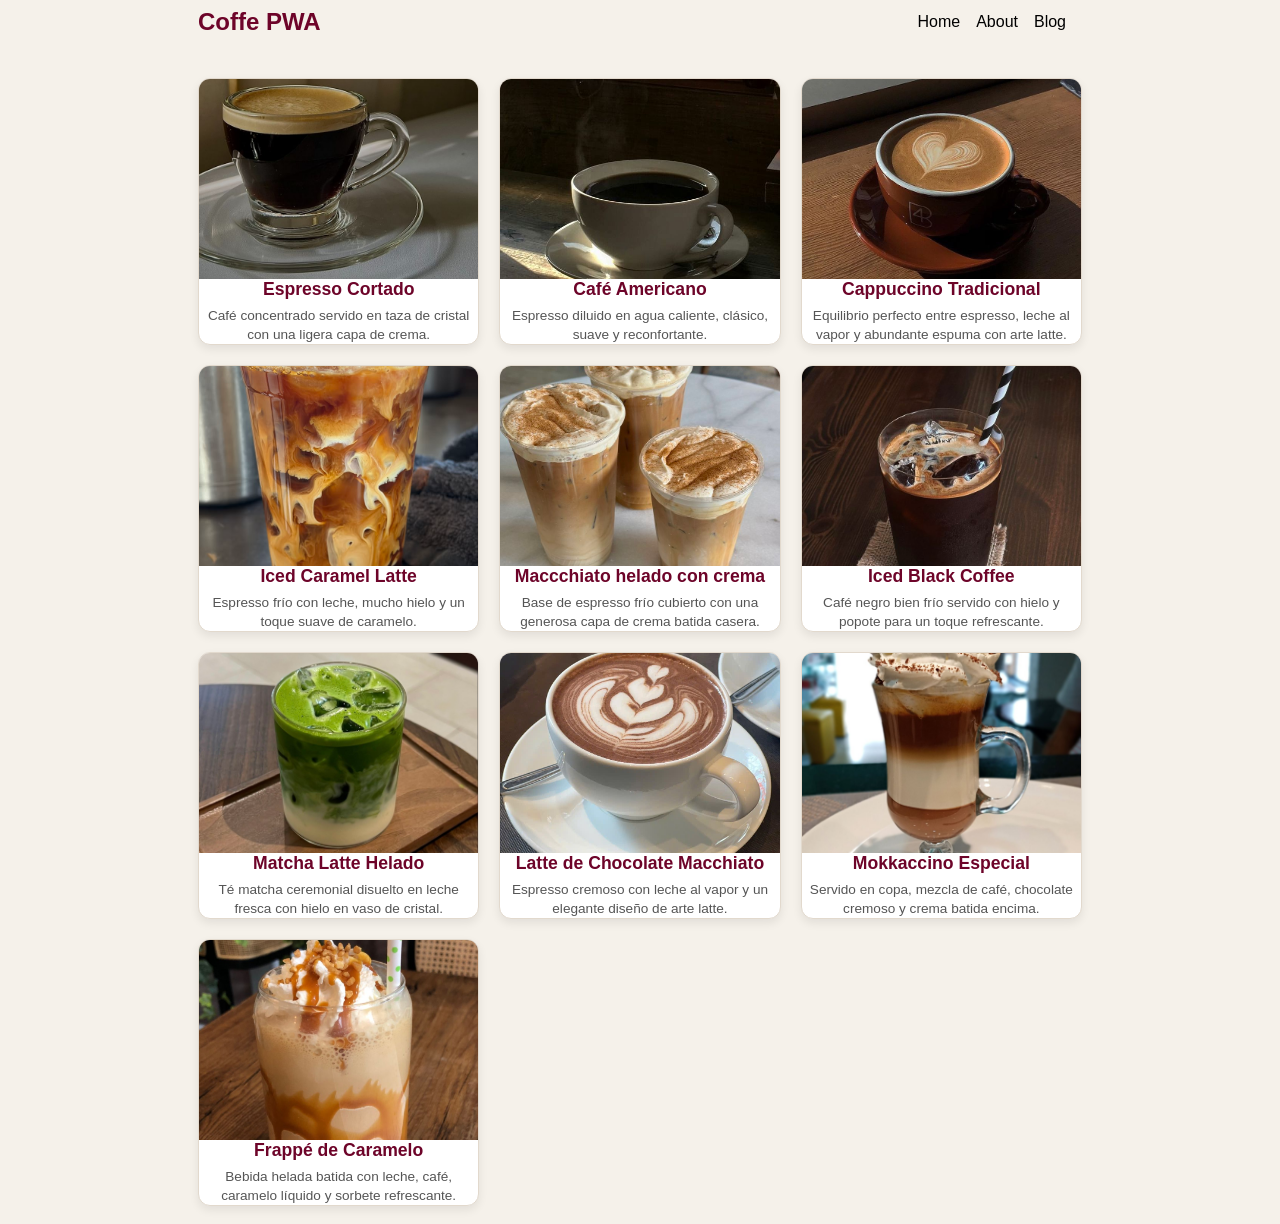
==== index.html @ 22a1b690 "Configuracion PWA y vercel.json" ====
<!DOCTYPE html>
<html lang="es">
<head>
    <meta charset="UTF-8">
    <meta name="viewport" content="width=device-width, initial-scale=1.0">
    <meta http-equiv="X-UA-Compatible" content="ie=edge">
    
    <link rel="stylesheet" href="css/style.css">
    <link rel="manifest" href="manifest.json">

    <!-- Iconos para dispositivos iOS -->
    <link rel="apple-touch-icon" href="imagenes/icons/icon-192x192.png">
    
    <!-- Configuración del color del navegador en móviles -->
    <meta name="apple-mobile-web-app-status-bar-style" content="#db4938">
    <meta name="theme-color" content="#db4938">
    
    <title>Coffee PWA</title>
</head>

<body>
    <main>
        <nav>
            <h1>Coffe PWA</h1>
            <ul>
                <li>Home</li>
                <li>About</li>
                <li>Blog</li>
            </ul>
        </nav>
        <div class="container"></div>
    </main>

    <script src="js/app.js"></script>

    <!-- Registro del Service Worker -->
    <script>
      if ('serviceWorker' in navigator) {
        window.addEventListener('load', () => {
          navigator.serviceWorker.register('./serviceworker.js')
            .then((reg) => console.log('Service Worker registrado con éxito:', reg.scope))
            .catch((err) => console.error('Error al registrar Service Worker:', err));
        });
      }
    </script>
</body>
</html>
---- css/style.css ----
*{
    margin:0;
    padding:0;
    box-sizing:border-box;
}

body{
    background: #f5f1ea;
    font-family: 'Nunito', sans-serif;
    font-size: 1rem;
}
main{
    max-width: 900px;
    margin:auto;
    padding:0.5rem;
    text-align: center;
}
nav{
    display: flex;
    justify-content:space-between;
    align-items: center;
}
ul{
    list-style: none;
    display: flex;
}

li{
    margin-right: 1rem;
}
h1{
    color: #6d0429;
}


/* 1. CONTAINER: 3 tarjetas por fila en PC */
.container {
  display: grid;
  grid-template-columns: repeat(3, 1fr);
  gap: 20px;
  margin-top: 2rem;
  padding: 10px 0;
}

/* 2. CARD: Estilos visuales de la tarjeta */
.card {
  background-color: #ffffff;
  border-radius: 12px;
  overflow: hidden;
  box-shadow: 0 4px 10px rgba(0, 0, 0, 0.08);
  border: 1px solid #e2d9cd;
  display: flex;
  flex-direction: column;
  transition: transform 0.2s ease, box-shadow 0.2s ease;
}

.card:hover {
  transform: translateY(-4px);
  box-shadow: 0 8px 18px rgba(0, 0, 0, 0.12);
}

.card-img, .card img {
  width: 100%;
  height: 200px;        /* Define una altura fija idéntica para todas */
  object-fit: cover;    /* Recorta la imagen proporcionalmente sin deformarla */
  object-position: center; /* Centra la foto dentro del marco */
  display: block;
}

.card-body {
  padding: 15px;
  text-align: left;
}

.card-title {
  color: #6d0429;
  font-size: 1.1rem;
  margin-bottom: 6px;
}

.card-description {
  color: #555555;
  font-size: 0.85rem;
  line-height: 1.4;
}

/* Responsive: 1 tarjeta por fila en celulares */
@media (max-width: 768px) {
  .container {
    grid-template-columns: 1fr;
  }
}
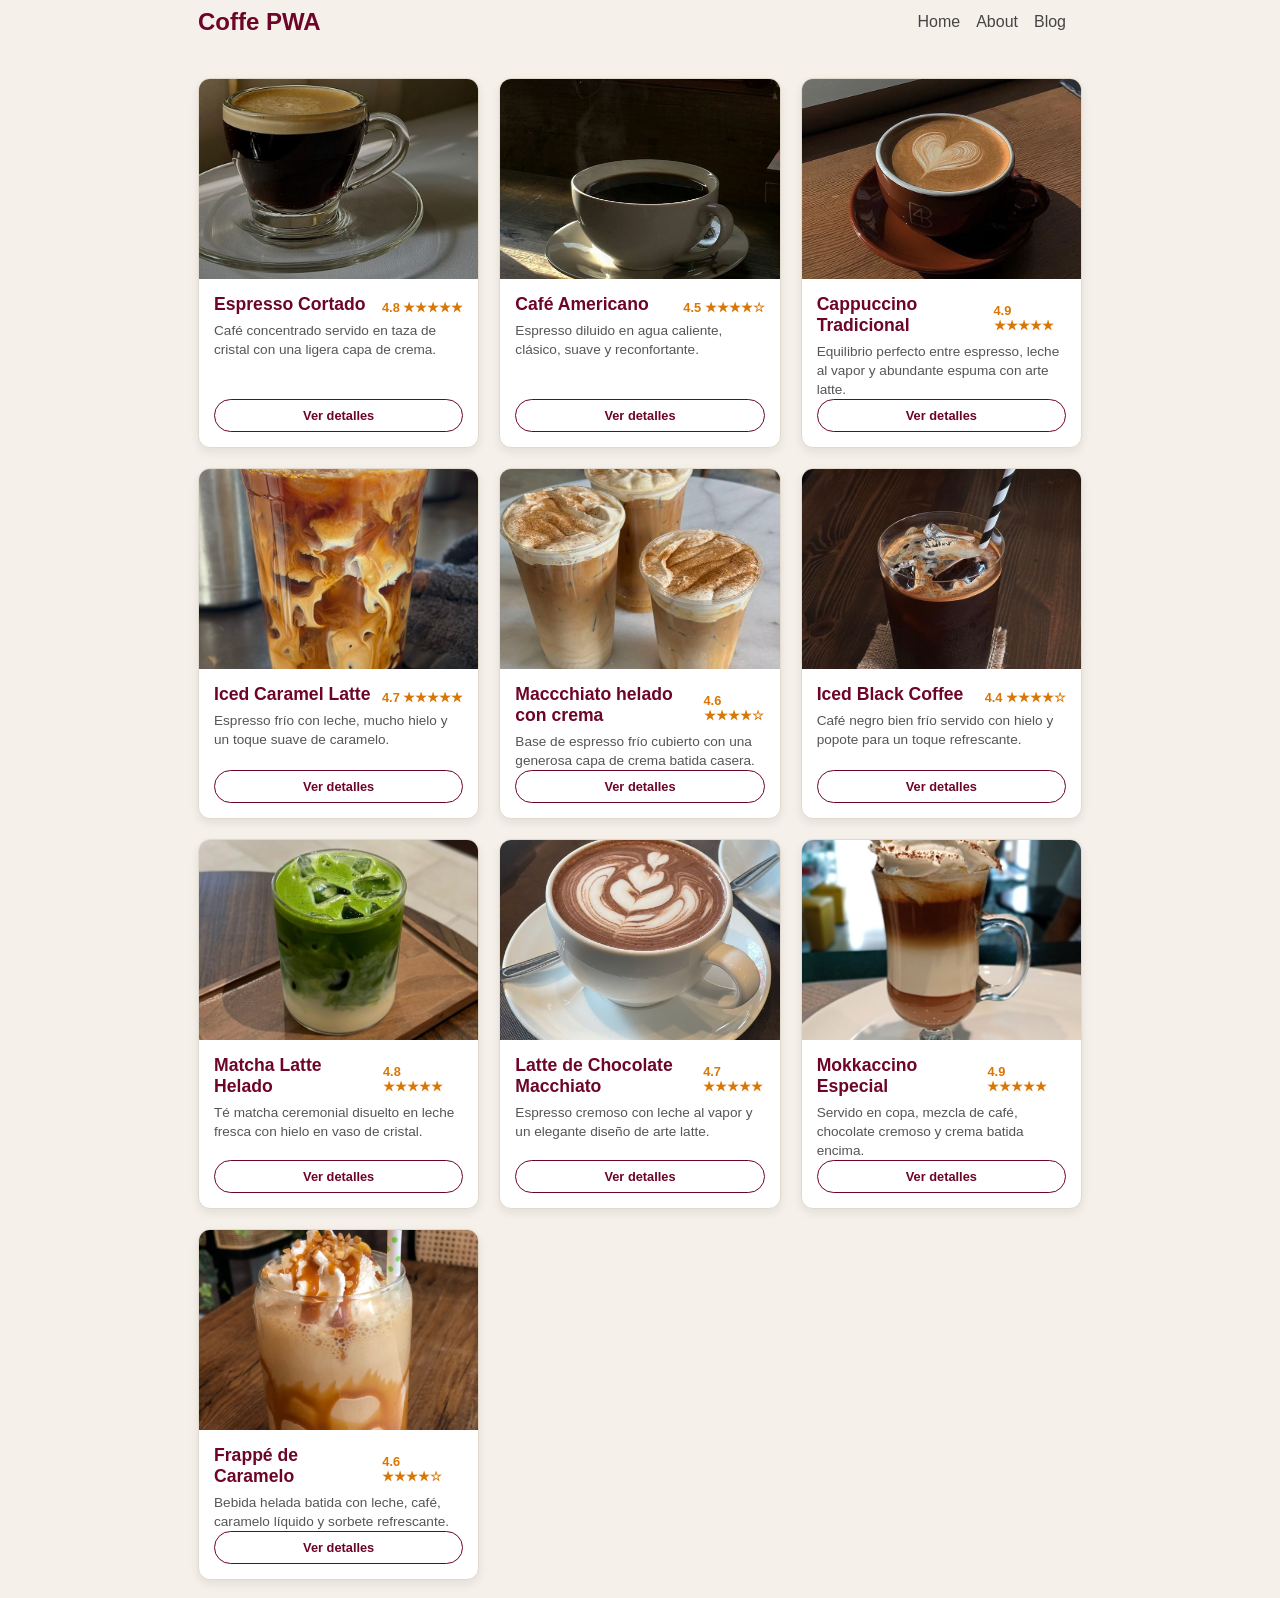
==== commit 28995209: "actualizacion en la aplicacion" ====
--- a/index.html
+++ b/index.html
@@ -44,4 +44,7 @@
       }
     </script>
 </body>
-</html>+</html>
+
+<script src="js/app.js"></script>
+    <script src="js/detalle.js"></script>
--- a/css/style.css
+++ b/css/style.css
@@ -1,92 +1,245 @@
-*{
-    margin:0;
-    padding:0;
-    box-sizing:border-box;
-}
-
-body{
+/* 1. RESET Y ESTILOS BASE */
+* {
+    margin: 0;
+    padding: 0;
+    box-sizing: border-box;
+}
+
+body {
     background: #f5f1ea;
     font-family: 'Nunito', sans-serif;
     font-size: 1rem;
-}
-main{
+    color: #444;
+}
+
+main {
     max-width: 900px;
-    margin:auto;
-    padding:0.5rem;
+    margin: auto;
+    padding: 0.5rem;
     text-align: center;
 }
-nav{
-    display: flex;
-    justify-content:space-between;
+
+/* Encabezados y Navegación */
+h1, .card-title, .detail-header h2, .detail-info-box h3, .btn-back {
+    color: #6d0429;
+}
+
+nav, .card-header-info, .detail-header {
+    display: flex;
+    justify-content: space-between;
     align-items: center;
 }
-ul{
+
+ul {
     list-style: none;
     display: flex;
 }
 
-li{
+li {
     margin-right: 1rem;
 }
-h1{
+
+/* 2. GRID Y REGLAS RESPONSIVE */
+.container, .detail-grid {
+    display: grid;
+    gap: 20px;
+    margin-top: 2rem;
+    padding: 10px 0;
+}
+
+.container {
+    grid-template-columns: repeat(3, 1fr);
+}
+
+.detail-grid {
+    grid-template-columns: 1fr 1fr;
+    gap: 12px;
+}
+
+/* 3. TARJETAS (.card y .detail-card) */
+.card, .detail-card {
+    background: #ffffff;
+    border-radius: 12px;
+    border: 1px solid #e2d9cd;
+    box-shadow: 0 4px 10px rgba(0, 0, 0, 0.08);
+}
+
+.card {
+    display: flex;
+    flex-direction: column;
+    height: 100%;
+    overflow: hidden;
+    cursor: pointer;
+    transition: transform 0.2s ease, box-shadow 0.2s ease;
+}
+
+.card:hover {
+    transform: translateY(-4px);
+    box-shadow: 0 8px 18px rgba(0, 0, 0, 0.12);
+}
+
+.card-img, .card img, .detail-img {
+    width: 100%;
+    object-fit: cover;
+}
+
+.card-img, .card img {
+    height: 200px;
+    display: block;
+}
+
+.card-body {
+    padding: 15px;
+    text-align: left;
+    display: flex;
+    flex-direction: column;
+    flex-grow: 1;
+}
+
+.card-title {
+    font-size: 1.1rem;
+    margin-bottom: 6px;
+}
+
+.card-description {
+    color: #555;
+    font-size: 0.85rem;
+    line-height: 1.4;
+}
+
+.card-rating {
+    font-size: 0.8rem;
+    font-weight: bold;
+    color: #d97706;
+}
+
+/* Sección desplegable */
+.more-info {
+    max-height: 0;
+    overflow: hidden;
+    opacity: 0;
+    font-size: 0.8rem;
+    color: #666;
+    border-top: 1px dashed #e2d9cd;
+    transition: max-height 0.3s ease-out, opacity 0.3s ease-out, margin 0.3s ease;
+}
+
+.more-info.active {
+    max-height: 150px;
+    opacity: 1;
+    margin-top: 10px;
+    padding-top: 8px;
+}
+
+/* 4. BOTONES */
+.btn-more, .btn-primary {
+    border-radius: 20px;
+    font-weight: bold;
+    cursor: pointer;
+    transition: all 0.2s ease;
+    text-decoration: none;
+}
+
+.btn-more {
+    margin-top: auto;
+    padding: 8px 14px;
+    background-color: transparent;
     color: #6d0429;
-}
-
-
-/* 1. CONTAINER: 3 tarjetas por fila en PC */
-.container {
-  display: grid;
-  grid-template-columns: repeat(3, 1fr);
-  gap: 20px;
-  margin-top: 2rem;
-  padding: 10px 0;
-}
-
-/* 2. CARD: Estilos visuales de la tarjeta */
-.card {
-  background-color: #ffffff;
-  border-radius: 12px;
-  overflow: hidden;
-  box-shadow: 0 4px 10px rgba(0, 0, 0, 0.08);
-  border: 1px solid #e2d9cd;
-  display: flex;
-  flex-direction: column;
-  transition: transform 0.2s ease, box-shadow 0.2s ease;
-}
-
-.card:hover {
-  transform: translateY(-4px);
-  box-shadow: 0 8px 18px rgba(0, 0, 0, 0.12);
-}
-
-.card-img, .card img {
-  width: 100%;
-  height: 200px;        /* Define una altura fija idéntica para todas */
-  object-fit: cover;    /* Recorta la imagen proporcionalmente sin deformarla */
-  object-position: center; /* Centra la foto dentro del marco */
-  display: block;
-}
-
-.card-body {
-  padding: 15px;
-  text-align: left;
-}
-
-.card-title {
-  color: #6d0429;
-  font-size: 1.1rem;
-  margin-bottom: 6px;
-}
-
-.card-description {
-  color: #555555;
-  font-size: 0.85rem;
-  line-height: 1.4;
-}
-
-/* Responsive: 1 tarjeta por fila en celulares */
+    border: 1px solid #6d0429;
+    font-size: 0.8rem;
+    width: 100%;
+}
+
+.btn-more:hover, .btn-primary {
+    background-color: #6d0429;
+    color: #ffffff;
+}
+
+.btn-primary {
+    display: block;
+    text-align: center;
+    padding: 10px 20px;
+    font-size: 0.9rem;
+    margin-top: 15px;
+}
+
+.btn-primary:hover {
+    background-color: #4d021c;
+}
+
+.btn-back {
+    text-decoration: none;
+    font-weight: bold;
+    font-size: 0.9rem;
+}
+
+/* 5. VISTA DE DETALLE */
+.detail-card {
+    padding: 20px;
+    margin-top: 1.5rem;
+    text-align: left;
+}
+
+.detail-img {
+    height: 280px;
+    border-radius: 8px;
+    margin-bottom: 1.2rem;
+}
+
+.detail-header h2 {
+    font-size: 1.6rem;
+}
+
+.detail-badge-rating {
+    background-color: #fffbebf3;
+    color: #b45309;
+    border: 1px solid #fcd34d;
+    padding: 4px 10px;
+    border-radius: 15px;
+    font-weight: bold;
+    font-size: 0.9rem;
+}
+
+.detail-desc {
+    font-size: 1rem;
+    line-height: 1.5;
+    margin-bottom: 1.2rem;
+}
+
+.detail-info-box {
+    background-color: #fdfaf6;
+    border-left: 4px solid #6d0429;
+    padding: 12px 15px;
+    margin-bottom: 1rem;
+    border-radius: 4px;
+}
+
+.detail-info-box p {
+    font-size: 0.9rem;
+    color: #555;
+    line-height: 1.4;
+}
+
+.ingredients-list {
+    list-style-type: disc;
+    padding-left: 20px;
+    color: #555;
+    font-size: 0.9rem;
+}
+
+.ingredients-list li {
+    margin-bottom: 4px;
+}
+
+/* 6. MEDIA QUERIES */
 @media (max-width: 768px) {
-  .container {
-    grid-template-columns: 1fr;
-  }
+    .container {
+        grid-template-columns: 1fr;
+    }
+}
+
+@media (max-width: 600px) {
+    .detail-grid {
+        grid-template-columns: 1fr;
+    }
 }
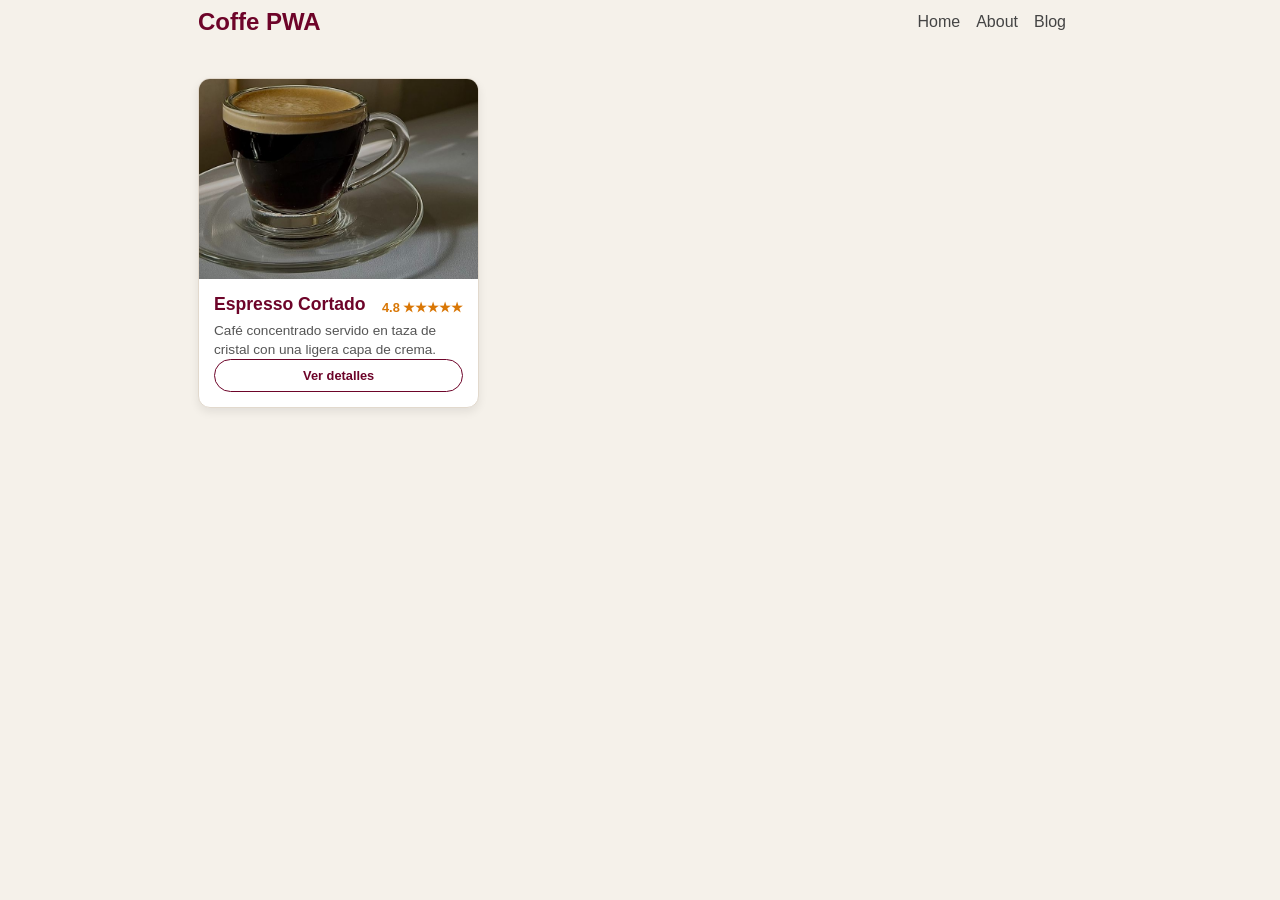
==== commit 5ccc0717: "feat(dashboard): Configurar el Cache First y Network First" ====
--- a/index.html
+++ b/index.html
@@ -30,7 +30,8 @@
         </nav>
         <div class="container"></div>
     </main>
-
+    
+    <script src="js/datos.js"></script>
     <script src="js/app.js"></script>
 
     <!-- Registro del Service Worker -->
@@ -47,4 +48,5 @@
 </html>
 
 <script src="js/app.js"></script>
-    <script src="js/detalle.js"></script>+    <script src="js/detalle.js"></script>
+    
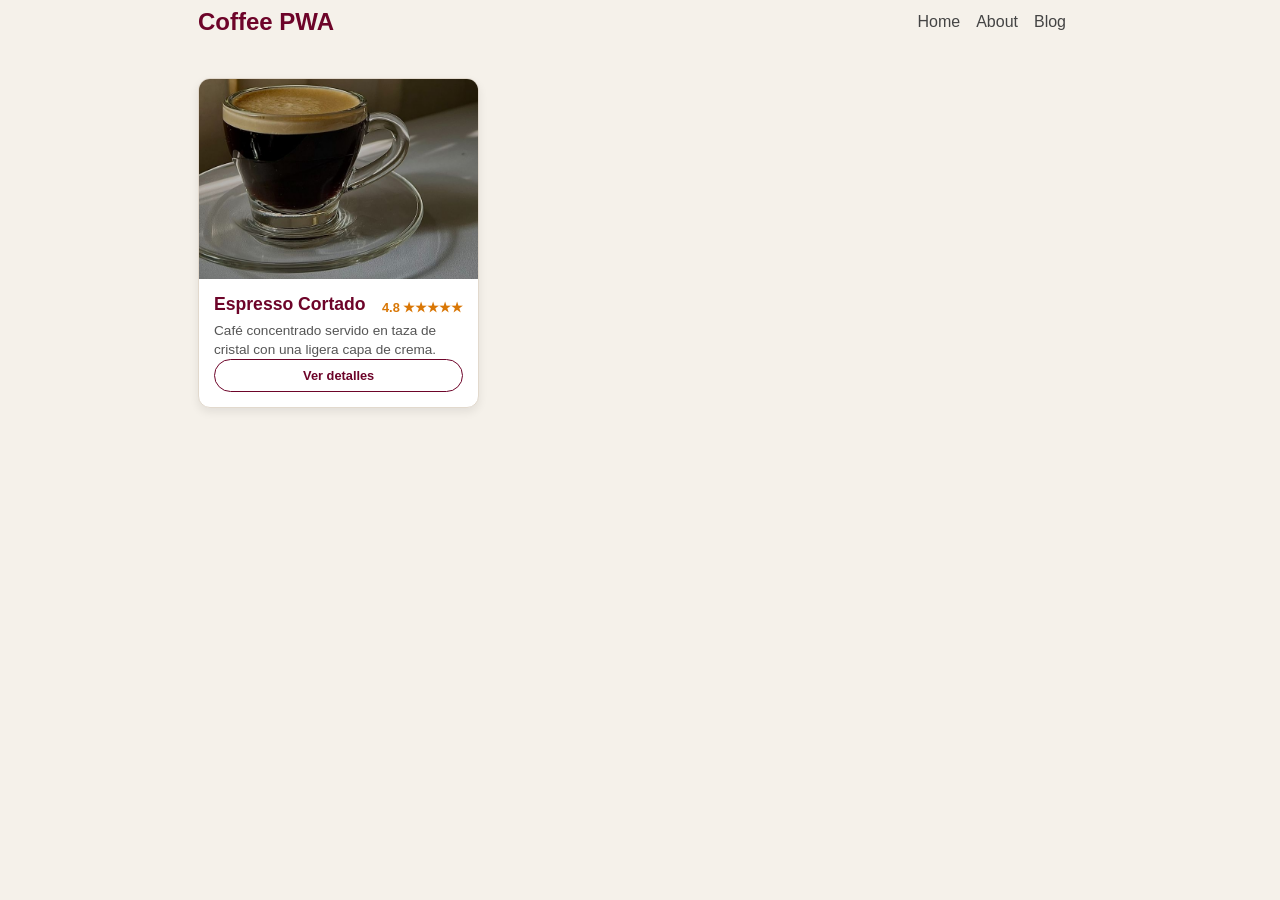
==== commit dae2d0a3: "feat(dashboard):Configuracion First" ====
--- a/index.html
+++ b/index.html
@@ -4,24 +4,25 @@
     <meta charset="UTF-8">
     <meta name="viewport" content="width=device-width, initial-scale=1.0">
     <meta http-equiv="X-UA-Compatible" content="ie=edge">
-    
+
     <link rel="stylesheet" href="css/style.css">
     <link rel="manifest" href="manifest.json">
 
     <!-- Iconos para dispositivos iOS -->
     <link rel="apple-touch-icon" href="imagenes/icons/icon-192x192.png">
-    
+
     <!-- Configuración del color del navegador en móviles -->
-    <meta name="apple-mobile-web-app-status-bar-style" content="#db4938">
+    <meta name="apple-mobile-web-app-capable" content="yes">
+    <meta name="apple-mobile-web-app-status-bar-style" content="default">
     <meta name="theme-color" content="#db4938">
-    
+
     <title>Coffee PWA</title>
 </head>
 
 <body>
     <main>
         <nav>
-            <h1>Coffe PWA</h1>
+            <h1>Coffee PWA</h1>
             <ul>
                 <li>Home</li>
                 <li>About</li>
@@ -30,7 +31,8 @@
         </nav>
         <div class="container"></div>
     </main>
-    
+
+    <!-- datos.js primero (define el arreglo coffees), luego app.js -->
     <script src="js/datos.js"></script>
     <script src="js/app.js"></script>
 
@@ -45,8 +47,4 @@
       }
     </script>
 </body>
-</html>
-
-<script src="js/app.js"></script>
-    <script src="js/detalle.js"></script>
-    +</html>
